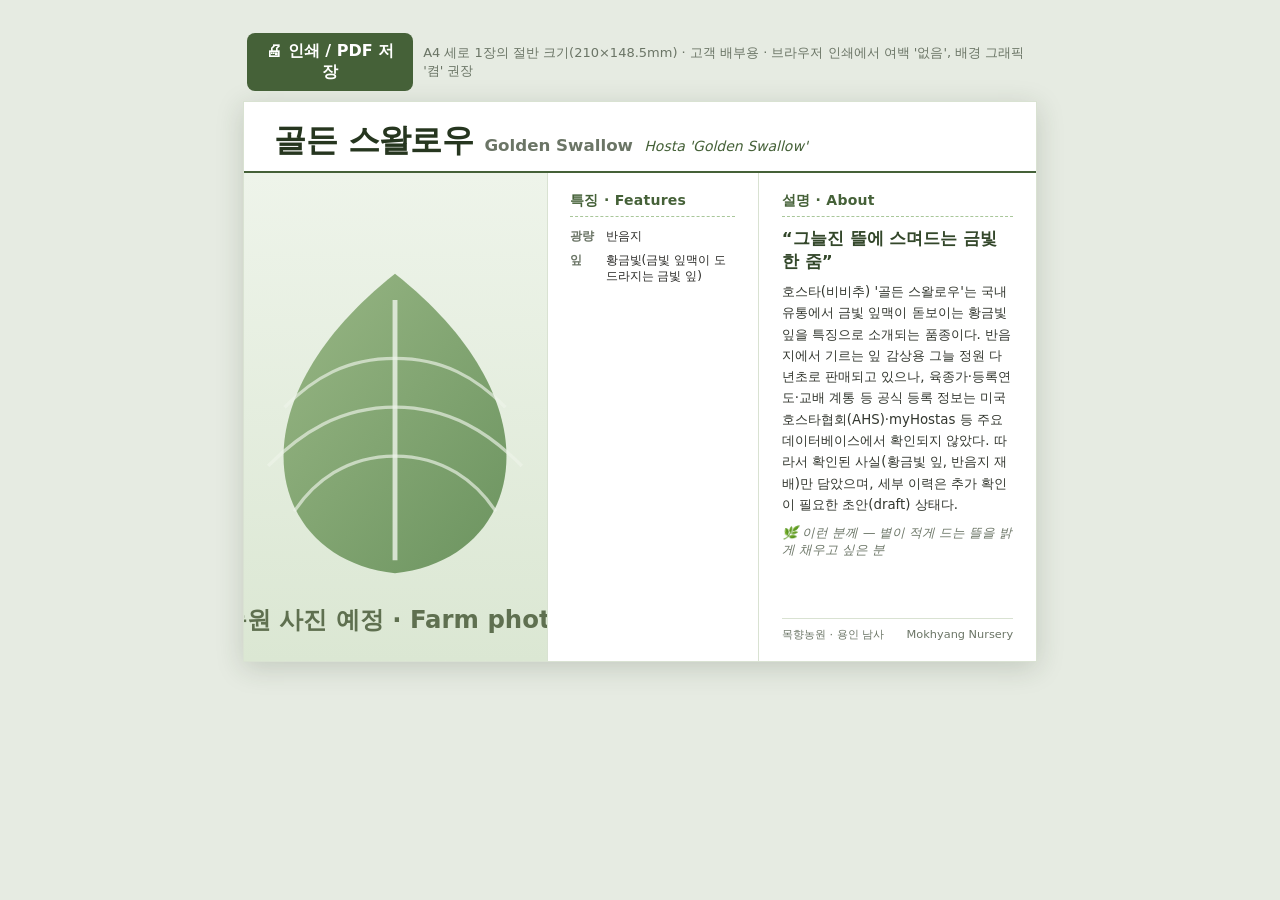
==== print.html @ c33eadab "Add customer-handout print mode (print.html) and top-right 출력모드 button New print.html renders a sing" ====
<!doctype html>
<html lang="ko">
<head>
  <meta charset="utf-8">
  <meta name="viewport" content="width=device-width, initial-scale=1">
  <title>출력 · 목향농원 호스타</title>
  <link rel="icon" href="assets/placeholder.svg">
  <style>
    /* A4 세로 1장에 절반 카드(210 x 148.5mm) — 고객 배부용 */
    @page { size: A4 portrait; margin: 0; }
    :root{
      --green-900:#26361f;--green-800:#33472a;--green-700:#456138;--green-600:#5f8a52;
      --green-300:#a9c79a;--green-100:#e9f1e3;--gold:#c69a2e;--gold-soft:#f3e6bf;
      --ink:#2b2b28;--muted:#6b7566;--line:#d9e2d2;
    }
    *{box-sizing:border-box;}
    html,body{margin:0;}
    body{
      font-family:system-ui,-apple-system,"Segoe UI","Malgun Gothic","Apple SD Gothic Neo",sans-serif;
      color:var(--ink); background:#e6ebe2;
    }
    .toolbar{ max-width:210mm; margin:0 auto; padding:10px 4px; display:flex; gap:10px; align-items:center; }
    .toolbar button{ border:0; background:var(--green-700); color:#fff; padding:8px 16px; border-radius:8px; font:inherit; font-weight:700; cursor:pointer; }
    .toolbar .hint{ color:var(--muted); font-size:13px; }

    /* 카드 = A4 세로의 절반 */
    .sheet{
      width:210mm; height:148.5mm; margin:0 auto; background:#fff; overflow:hidden;
      display:grid; grid-template-rows:auto 1fr;
      border:1px solid var(--line);
    }
    /* 상단 타이틀 밴드 */
    .head{ padding:6mm 8mm 4mm; border-bottom:2px solid var(--green-700); display:flex; align-items:baseline; gap:3mm; flex-wrap:wrap; }
    .head .ko{ font-size:24pt; font-weight:800; letter-spacing:-.02em; color:var(--green-900); line-height:1; }
    .head .en{ font-size:12.5pt; color:var(--muted); font-weight:700; }
    .head .sci{ font-size:10.5pt; font-style:italic; color:var(--green-700); }
    .head .badges{ margin-left:auto; display:flex; gap:4px; align-items:center; }
    .badge{ font-size:8.5pt; font-weight:800; padding:2px 8px; border-radius:999px; background:var(--green-100); color:var(--green-800); white-space:nowrap; }
    .badge.gold{ background:var(--gold-soft); color:#836417; }

    /* 3단: 사진 · 특징 · 긴 설명 */
    .body{ display:grid; grid-template-columns:80mm 56mm 1fr; min-height:0; }
    .col{ min-width:0; overflow:hidden; }
    .photo{ position:relative; background:var(--green-100); }
    .photo img{ width:100%; height:100%; object-fit:cover; display:block; }
    .photo .cap{ position:absolute; left:0; right:0; bottom:0; font-size:8pt; color:#fff;
      background:linear-gradient(transparent,rgba(0,0,0,.5)); padding:8mm 3mm 2mm; }

    .features{ padding:5mm 6mm; border-left:1px solid var(--line); }
    .features h3, .desc h3{ margin:0 0 3mm; font-size:10.5pt; color:var(--green-700); letter-spacing:.02em; border-bottom:1px dashed var(--green-300); padding-bottom:1.5mm; }
    .features dl{ margin:0; display:grid; grid-template-columns:auto 1fr; gap:2mm 3mm; font-size:9pt; line-height:1.35; }
    .features dt{ color:var(--muted); font-weight:700; white-space:nowrap; }
    .features dd{ margin:0; color:var(--ink); }

    .desc{ padding:5mm 6mm; border-left:1px solid var(--line); display:flex; flex-direction:column; }
    .desc .lead{ font-size:12.5pt; font-weight:800; color:var(--green-800); margin:0 0 2mm; line-height:1.35; }
    .desc .para{ font-size:10pt; line-height:1.6; color:#33372f; margin:0 0 2.5mm; }
    .desc .rec{ font-size:9.5pt; font-style:italic; color:var(--muted); margin:0; }
    .desc .foot{ margin-top:auto; border-top:1px solid var(--line); padding-top:2mm; font-size:8.5pt; color:var(--muted); display:flex; justify-content:space-between; }

    .empty{ padding:20mm; text-align:center; color:var(--muted); }

    @media screen{ body{ padding:6mm 0 14mm; } .sheet{ box-shadow:0 6px 26px rgba(38,54,31,.18); } }
    @media print{
      body{ background:#fff; padding:0; }
      .toolbar{ display:none; }
      .sheet{ box-shadow:none; border:none; }
    }
  </style>
</head>
<body>
  <div class="toolbar">
    <button onclick="window.print()">🖨 인쇄 / PDF 저장</button>
    <span class="hint">A4 세로 1장의 절반 크기(210×148.5mm) · 고객 배부용 · 브라우저 인쇄에서 여백 '없음', 배경 그래픽 '켬' 권장</span>
  </div>
  <main class="sheet" id="sheet"><div class="empty">불러오는 중…</div></main>

  <script src="data/hostas.data.js"></script>
  <script>
  (function(){
    "use strict";
    var SIZE={mini:"미니",small:"소형",medium:"중형",large:"대형",giant:"초대형"};
    var RATE={slow:"느림",medium:"보통",fast:"빠름"};
    var RESIST={low:"낮음",medium:"보통",high:"높음"};
    var BLOOM={"early":"초여름","early-mid":"초·중간","mid":"한여름","mid-late":"중·늦여름","late":"늦여름"};

    function el(t,a,txt){var n=document.createElement(t);if(a)for(var k in a){if(a[k]!=null)n.setAttribute(k,a[k]);}if(txt!=null)n.textContent=txt;return n;}
    function range(arr,u){if(!arr||arr.length!==2||arr[0]==null)return null;return arr[0]===arr[1]?arr[0]+u:arr[0]+"–"+arr[1]+u;}
    function row(dl,label,val){ if(val==null||val==="")return; dl.appendChild(el("dt",null,label)); dl.appendChild(el("dd",null,val)); }

    function loadData(){
      if(window.HOSTA_DATA) return Promise.resolve(window.HOSTA_DATA);
      return fetch("data/hostas.json").then(function(r){return r.json();});
    }

    function render(h){
      var sheet=document.getElementById("sheet");
      sheet.innerHTML="";
      document.title="출력 · "+h.name_ko+" "+h.name_en;

      // 타이틀 밴드
      var head=el("div",{class:"head"});
      head.appendChild(el("span",{class:"ko"},h.name_ko));
      head.appendChild(el("span",{class:"en"},h.name_en));
      if(h.cultivar) head.appendChild(el("span",{class:"sci"},h.cultivar));
      var badges=el("div",{class:"badges"});
      if(h.size&&h.size.class) badges.appendChild(el("span",{class:"badge"},SIZE[h.size.class]));
      (h.awards||[]).forEach(function(a){
        if(/hosta of the year|올해의\s*호스타/i.test(a)){var y=(a.match(/(19|20)\d\d/)||[])[0]||"";badges.appendChild(el("span",{class:"badge gold"},"🏆 올해의 호스타 "+y));}
        else if(/garden merit|\bagm\b/i.test(a)){badges.appendChild(el("span",{class:"badge gold"},"🏆 RHS AGM"));}
      });
      if(h.flower&&h.flower.fragrant) badges.appendChild(el("span",{class:"badge"},"향기"));
      head.appendChild(badges);
      sheet.appendChild(head);

      var body=el("div",{class:"body"});

      // 1) 사진
      var photo=el("div",{class:"col photo"});
      var src=(h.images&&h.images.farm_photo&&h.images.farm_photo.src) || (h.images&&h.images.reference_image&&h.images.reference_image.url) || (h.images&&h.images.farm_photo&&h.images.farm_photo.placeholder) || "assets/placeholder.svg";
      var img=el("img",{src:src,alt:h.name_ko});
      var ph=(h.images&&h.images.farm_photo&&h.images.farm_photo.placeholder)||"assets/placeholder.svg";
      photo.appendChild(img);
      var ref=h.images&&h.images.reference_image;
      var cap=null;
      if(src && ref && ref.url && src===ref.url && ref.credit){ cap=el("div",{class:"cap"}, ref.credit+(ref.license?" · "+ref.license:"")); photo.appendChild(cap); }
      img.onerror=function(){ if(img.src.indexOf("placeholder")<0){img.src=ph;} if(cap)cap.style.display="none"; };
      body.appendChild(photo);

      // 2) 특징
      var feat=el("div",{class:"col features"});
      feat.appendChild(el("h3",null,"특징 · Features"));
      var dl=el("dl");
      var sz=null;
      if(h.size){var hh=range(h.size.height_cm,"cm"),sp=range(h.size.spread_cm,"cm"); if(hh||sp) sz=(hh?"높이 "+hh:"")+(hh&&sp?" × ":"")+(sp?"폭 "+sp:"");}
      row(dl,"크기", sz);
      var lt=h.culture&&h.culture.light_ko; if(lt) lt=lt.split(/[.\n]/)[0].trim();  // 첫 구절만(카드 공간 절약)
      row(dl,"광량", lt);
      row(dl,"잎", h.leaf&&h.leaf.color_ko);
      if(h.flower){var b=h.flower.bloom_season;var fk=[h.flower.color_ko,b?BLOOM[b]+" 개화":null].filter(Boolean).join(" · ");row(dl,"꽃",fk||null);}
      if(h.flower&&h.flower.fragrant) row(dl,"향기","있음 (향기꽃)");
      row(dl,"내한성", h.culture&&h.culture.hardiness);
      row(dl,"성장", h.culture&&h.culture.growth_rate?RATE[h.culture.growth_rate]:null);
      row(dl,"민달팽이 저항", h.culture&&h.culture.slug_resistance?RESIST[h.culture.slug_resistance]:null);
      feat.appendChild(dl);
      body.appendChild(feat);

      // 3) 긴 설명
      var desc=el("div",{class:"col desc"});
      desc.appendChild(el("h3",null,"설명 · About"));
      var rc=h.retail_copy&&h.retail_copy.warm;
      if(rc&&rc.headline_ko) desc.appendChild(el("p",{class:"lead"},"“"+rc.headline_ko+"”"));
      if(h.description_ko) desc.appendChild(el("p",{class:"para"},h.description_ko));
      else if(rc&&rc.body_ko) desc.appendChild(el("p",{class:"para"},rc.body_ko));
      if(rc&&rc.recommend_for_ko) desc.appendChild(el("p",{class:"rec"},"🌿 이런 분께 — "+rc.recommend_for_ko));
      var foot=el("div",{class:"foot"});
      foot.appendChild(el("span",null,"목향농원 · 용인 남사"));
      foot.appendChild(el("span",null,"Mokhyang Nursery"));
      desc.appendChild(foot);
      body.appendChild(desc);

      sheet.appendChild(body);
    }

    loadData().then(function(data){
      var arr=Array.isArray(data)?data:(data.hostas||[]);
      var id=(location.hash||"").replace("#","")||(arr[0]&&arr[0].id);
      var h=null; for(var i=0;i<arr.length;i++) if(arr[i].id===id){h=arr[i];break;}
      if(!h) h=arr[0];
      if(h) render(h); else document.getElementById("sheet").innerHTML='<div class="empty">데이터를 찾을 수 없습니다.</div>';
      window.addEventListener("hashchange",function(){ var nid=(location.hash||"").replace("#","");for(var j=0;j<arr.length;j++)if(arr[j].id===nid){render(arr[j]);break;} });
    }).catch(function(e){ document.getElementById("sheet").innerHTML='<div class="empty">데이터 로드 실패. 로컬 서버로 열거나 data/hostas.data.js 확인.</div>'; });
  })();
  </script>
</body>
</html>
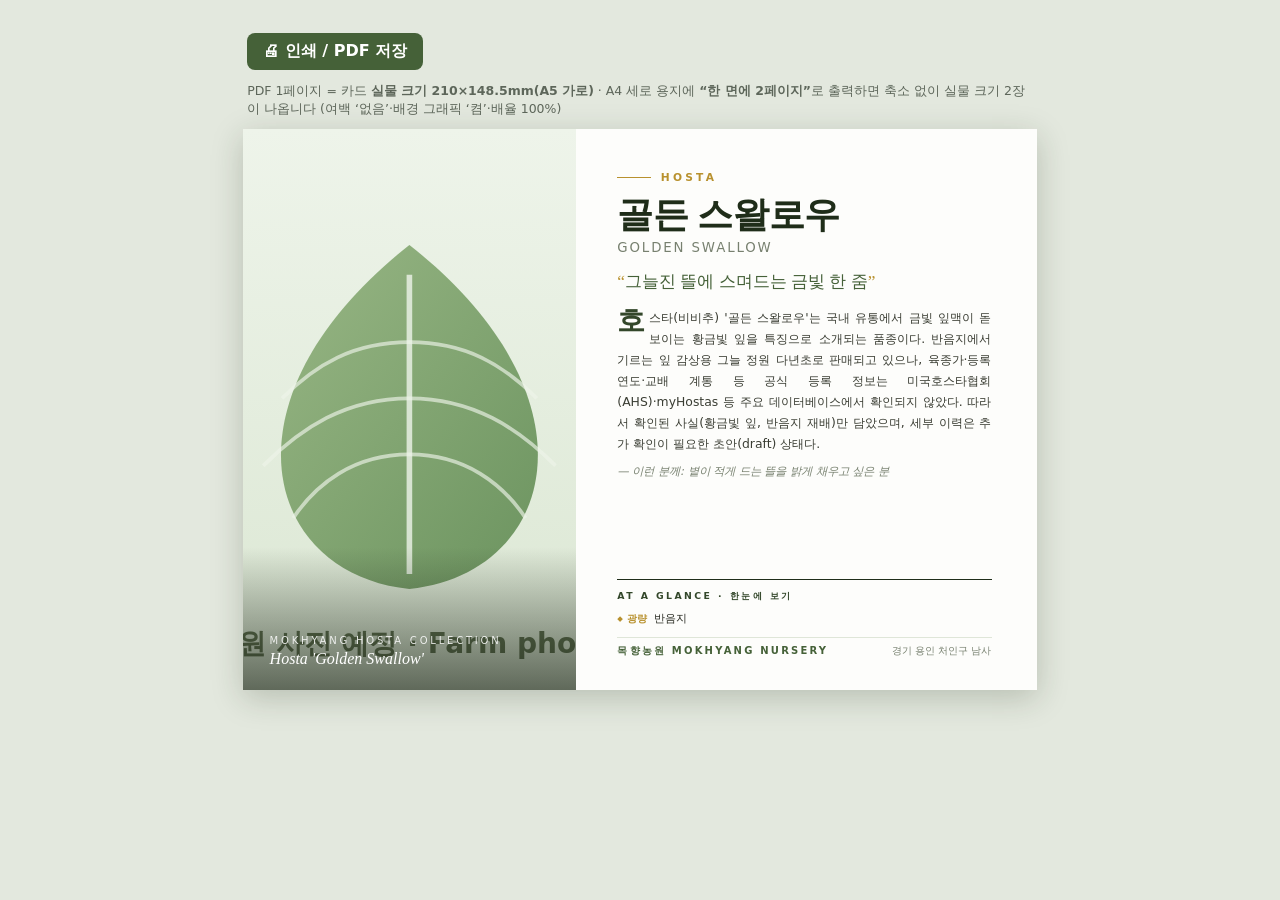
==== commit 8c8f0ebc: "Rework print card into a magazine-style layout (left hero + editorial) Redesign print.html as an A5-" ====
--- a/print.html
+++ b/print.html
@@ -6,72 +6,88 @@
   <title>출력 · 목향농원 호스타</title>
   <link rel="icon" href="assets/placeholder.svg">
   <style>
-    /* A4 세로 1장에 절반 카드(210 x 148.5mm) — 고객 배부용 */
-    @page { size: A4 portrait; margin: 0; }
+    /* ============================================================
+       고객 배부용 카드 — 잡지/브로셔 스타일 (좌측 히어로 사진형)
+       PDF 페이지 = 카드 실물 크기 210 x 148.5mm (A5 가로).
+       A4 세로 용지에 "한 면에 2페이지(2-up)"로 뽑으면 비율이 같아
+       축소 없이 100% 실물 크기 두 장이 나온다.
+       ============================================================ */
+    @page { size: 210mm 148.5mm; margin: 0; }
     :root{
-      --green-900:#26361f;--green-800:#33472a;--green-700:#456138;--green-600:#5f8a52;
-      --green-300:#a9c79a;--green-100:#e9f1e3;--gold:#c69a2e;--gold-soft:#f3e6bf;
-      --ink:#2b2b28;--muted:#6b7566;--line:#d9e2d2;
+      --green-900:#1f2d19;--green-800:#33472a;--green-700:#456138;--green-600:#5f8a52;
+      --green-300:#a9c79a;--green-100:#eaf1e4;--gold:#b8912e;--gold-soft:#f3e6bf;
+      --ink:#26281f;--muted:#77806f;--line:#dfe6d8;--paper:#fdfdfb;
+      --serif:'Noto Serif KR','Nanum Myeongjo','AppleMyungjo',Batang,'Times New Roman',serif;
+      --sans:system-ui,-apple-system,'Segoe UI','Malgun Gothic','Apple SD Gothic Neo',sans-serif;
     }
     *{box-sizing:border-box;}
     html,body{margin:0;}
-    body{
-      font-family:system-ui,-apple-system,"Segoe UI","Malgun Gothic","Apple SD Gothic Neo",sans-serif;
-      color:var(--ink); background:#e6ebe2;
+    body{ font-family:var(--sans); color:var(--ink); background:#e3e8de; }
+
+    .toolbar{ max-width:210mm; margin:0 auto; padding:10px 4px; display:flex; gap:12px; align-items:center; flex-wrap:wrap; }
+    .toolbar button{ border:0; background:var(--green-700); color:#fff; padding:8px 16px; border-radius:8px; font:inherit; font-weight:700; cursor:pointer; }
+    .toolbar .hint{ color:#5d665a; font-size:12.5px; line-height:1.5; }
+
+    /* ---- 카드(=PDF 1페이지, 실물 210x148.5mm) ---- */
+    .sheet{
+      width:210mm; height:148.5mm; margin:0 auto; background:var(--paper); overflow:hidden;
+      display:grid; grid-template-columns:88mm 1fr; position:relative;
     }
-    .toolbar{ max-width:210mm; margin:0 auto; padding:10px 4px; display:flex; gap:10px; align-items:center; }
-    .toolbar button{ border:0; background:var(--green-700); color:#fff; padding:8px 16px; border-radius:8px; font:inherit; font-weight:700; cursor:pointer; }
-    .toolbar .hint{ color:var(--muted); font-size:13px; }
 
-    /* 카드 = A4 세로의 절반 */
-    .sheet{
-      width:210mm; height:148.5mm; margin:0 auto; background:#fff; overflow:hidden;
-      display:grid; grid-template-rows:auto 1fr;
-      border:1px solid var(--line);
-    }
-    /* 상단 타이틀 밴드 */
-    .head{ padding:6mm 8mm 4mm; border-bottom:2px solid var(--green-700); display:flex; align-items:baseline; gap:3mm; flex-wrap:wrap; }
-    .head .ko{ font-size:24pt; font-weight:800; letter-spacing:-.02em; color:var(--green-900); line-height:1; }
-    .head .en{ font-size:12.5pt; color:var(--muted); font-weight:700; }
-    .head .sci{ font-size:10.5pt; font-style:italic; color:var(--green-700); }
-    .head .badges{ margin-left:auto; display:flex; gap:4px; align-items:center; }
-    .badge{ font-size:8.5pt; font-weight:800; padding:2px 8px; border-radius:999px; background:var(--green-100); color:var(--green-800); white-space:nowrap; }
-    .badge.gold{ background:var(--gold-soft); color:#836417; }
+    /* 좌: full-bleed 히어로 사진 */
+    .hero{ position:relative; overflow:hidden; background:var(--green-100); }
+    .hero img{ width:100%; height:100%; object-fit:cover; display:block; }
+    .hero .shade{ position:absolute; inset:auto 0 0 0; height:38mm;
+      background:linear-gradient(transparent,rgba(20,28,16,.62)); }
+    .hero .kicker-img{ position:absolute; left:7mm; right:6mm; bottom:6mm; color:#fff; }
+    .hero .kicker-img .genus{ font-size:7.5pt; letter-spacing:.28em; text-transform:uppercase; opacity:.85; margin-bottom:1mm; }
+    .hero .kicker-img .sci{ font-family:var(--serif); font-style:italic; font-size:12pt; }
+    .hero .credit{ position:absolute; right:2.5mm; top:2.5mm; font-size:6.2pt; color:#fff; background:rgba(20,28,16,.42);
+      padding:.6mm 1.6mm; border-radius:2px; max-width:70%; text-align:right; }
 
-    /* 3단: 사진 · 특징 · 긴 설명 */
-    .body{ display:grid; grid-template-columns:80mm 56mm 1fr; min-height:0; }
-    .col{ min-width:0; overflow:hidden; }
-    .photo{ position:relative; background:var(--green-100); }
-    .photo img{ width:100%; height:100%; object-fit:cover; display:block; }
-    .photo .cap{ position:absolute; left:0; right:0; bottom:0; font-size:8pt; color:#fff;
-      background:linear-gradient(transparent,rgba(0,0,0,.5)); padding:8mm 3mm 2mm; }
+    /* 우: 편집 텍스트 컬럼 */
+    .editorial{ padding:11mm 12mm 8.5mm 11mm; display:flex; flex-direction:column; min-width:0; }
+    .kicker{ font-size:8pt; font-weight:800; letter-spacing:.3em; color:var(--gold); text-transform:uppercase; margin:0 0 3.5mm; }
+    .kicker .rule{ display:inline-block; width:9mm; height:1.4px; background:var(--gold); vertical-align:middle; margin-right:2.5mm; }
+    h1.title{ font-family:var(--serif); font-weight:800; font-size:27pt; line-height:1.05; letter-spacing:-.01em;
+      color:var(--green-900); margin:0 0 1.5mm; }
+    .title-en{ font-size:10pt; color:var(--muted); letter-spacing:.14em; text-transform:uppercase; margin:0 0 3.5mm; }
 
-    .features{ padding:5mm 6mm; border-left:1px solid var(--line); }
-    .features h3, .desc h3{ margin:0 0 3mm; font-size:10.5pt; color:var(--green-700); letter-spacing:.02em; border-bottom:1px dashed var(--green-300); padding-bottom:1.5mm; }
-    .features dl{ margin:0; display:grid; grid-template-columns:auto 1fr; gap:2mm 3mm; font-size:9pt; line-height:1.35; }
-    .features dt{ color:var(--muted); font-weight:700; white-space:nowrap; }
-    .features dd{ margin:0; color:var(--ink); }
+    .awards{ display:flex; flex-wrap:wrap; gap:1.6mm 2.4mm; margin:0 0 3.5mm; }
+    .awards span{ font-size:7.6pt; font-weight:700; color:#83641a; background:var(--gold-soft);
+      padding:.9mm 2.6mm; border-radius:999px; white-space:nowrap; }
 
-    .desc{ padding:5mm 6mm; border-left:1px solid var(--line); display:flex; flex-direction:column; }
-    .desc .lead{ font-size:12.5pt; font-weight:800; color:var(--green-800); margin:0 0 2mm; line-height:1.35; }
-    .desc .para{ font-size:10pt; line-height:1.6; color:#33372f; margin:0 0 2.5mm; }
-    .desc .rec{ font-size:9.5pt; font-style:italic; color:var(--muted); margin:0; }
-    .desc .foot{ margin-top:auto; border-top:1px solid var(--line); padding-top:2mm; font-size:8.5pt; color:var(--muted); display:flex; justify-content:space-between; }
+    .lead{ font-family:var(--serif); font-size:13pt; line-height:1.45; color:var(--green-700); margin:0 0 3.5mm; }
+    .lead::before{ content:"“"; color:var(--gold); } .lead::after{ content:"”"; color:var(--gold); }
 
-    .empty{ padding:20mm; text-align:center; color:var(--muted); }
+    .para{ font-size:9.3pt; line-height:1.7; color:#3a3d33; margin:0; text-align:justify; }
+    .para::first-letter{ font-family:var(--serif); font-size:21pt; font-weight:800; color:var(--green-800);
+      float:left; line-height:.9; padding:1px 4px 0 0; }
+    .rec{ font-size:8.6pt; font-style:italic; color:var(--muted); margin:2.6mm 0 0; }
 
-    @media screen{ body{ padding:6mm 0 14mm; } .sheet{ box-shadow:0 6px 26px rgba(38,54,31,.18); } }
-    @media print{
-      body{ background:#fff; padding:0; }
-      .toolbar{ display:none; }
-      .sheet{ box-shadow:none; border:none; }
-    }
+    /* 데이터 스트립 (at a glance) */
+    .glance{ margin-top:auto; border-top:1.6px solid var(--green-900); padding-top:2.8mm; }
+    .glance .gl-title{ font-size:7pt; font-weight:800; letter-spacing:.26em; color:var(--green-800); text-transform:uppercase; margin:0 0 2mm; }
+    .glance .grid{ display:flex; flex-wrap:wrap; gap:1.8mm 5mm; font-size:8.4pt; line-height:1.35; }
+    .glance .item{ display:flex; gap:1.8mm; align-items:baseline; }
+    .glance .k{ color:var(--gold); font-weight:800; white-space:nowrap; font-size:7.6pt; letter-spacing:.05em; }
+    .glance .k::before{ content:"◆ "; font-size:5.5pt; vertical-align:1px; }
+    .glance .v{ color:var(--ink); }
+
+    .foot{ display:flex; justify-content:space-between; align-items:baseline; margin-top:2.8mm; padding-top:1.8mm; border-top:1px solid var(--line); }
+    .foot .brand{ font-size:7.5pt; letter-spacing:.22em; color:var(--green-700); font-weight:800; text-transform:uppercase; }
+    .foot .place{ font-size:7.5pt; color:var(--muted); }
+
+    .empty{ padding:20mm; text-align:center; color:var(--muted); grid-column:1/-1; align-self:center; }
+
+    @media screen{ body{ padding:6mm 0 14mm; } .sheet{ box-shadow:0 8px 30px rgba(31,45,25,.22); } }
+    @media print{ body{ background:#fff; padding:0; } .toolbar{ display:none; } .sheet{ box-shadow:none; } }
   </style>
 </head>
 <body>
   <div class="toolbar">
     <button onclick="window.print()">🖨 인쇄 / PDF 저장</button>
-    <span class="hint">A4 세로 1장의 절반 크기(210×148.5mm) · 고객 배부용 · 브라우저 인쇄에서 여백 '없음', 배경 그래픽 '켬' 권장</span>
+    <span class="hint">PDF 1페이지 = 카드 <b>실물 크기 210×148.5mm(A5 가로)</b> · A4 세로 용지에 <b>“한 면에 2페이지”</b>로 출력하면 축소 없이 실물 크기 2장이 나옵니다 (여백 ‘없음’·배경 그래픽 ‘켬’·배율 100%)</span>
   </div>
   <main class="sheet" id="sheet"><div class="empty">불러오는 중…</div></main>
 
@@ -80,13 +96,12 @@
   (function(){
     "use strict";
     var SIZE={mini:"미니",small:"소형",medium:"중형",large:"대형",giant:"초대형"};
-    var RATE={slow:"느림",medium:"보통",fast:"빠름"};
-    var RESIST={low:"낮음",medium:"보통",high:"높음"};
+    var RATE={slow:"느긋함",medium:"보통",fast:"빠름"};
+    var RESIST={low:"낮음",medium:"보통",high:"강함"};
     var BLOOM={"early":"초여름","early-mid":"초·중간","mid":"한여름","mid-late":"중·늦여름","late":"늦여름"};
 
     function el(t,a,txt){var n=document.createElement(t);if(a)for(var k in a){if(a[k]!=null)n.setAttribute(k,a[k]);}if(txt!=null)n.textContent=txt;return n;}
     function range(arr,u){if(!arr||arr.length!==2||arr[0]==null)return null;return arr[0]===arr[1]?arr[0]+u:arr[0]+"–"+arr[1]+u;}
-    function row(dl,label,val){ if(val==null||val==="")return; dl.appendChild(el("dt",null,label)); dl.appendChild(el("dd",null,val)); }
 
     function loadData(){
       if(window.HOSTA_DATA) return Promise.resolve(window.HOSTA_DATA);
@@ -98,78 +113,84 @@
       sheet.innerHTML="";
       document.title="출력 · "+h.name_ko+" "+h.name_en;
 
-      // 타이틀 밴드
-      var head=el("div",{class:"head"});
-      head.appendChild(el("span",{class:"ko"},h.name_ko));
-      head.appendChild(el("span",{class:"en"},h.name_en));
-      if(h.cultivar) head.appendChild(el("span",{class:"sci"},h.cultivar));
-      var badges=el("div",{class:"badges"});
-      if(h.size&&h.size.class) badges.appendChild(el("span",{class:"badge"},SIZE[h.size.class]));
+      /* ---- 좌: 히어로 사진 ---- */
+      var hero=el("div",{class:"hero"});
+      var src=(h.images&&h.images.farm_photo&&h.images.farm_photo.src) || (h.images&&h.images.reference_image&&h.images.reference_image.url) || (h.images&&h.images.farm_photo&&h.images.farm_photo.placeholder) || "assets/placeholder.svg";
+      var ph=(h.images&&h.images.farm_photo&&h.images.farm_photo.placeholder)||"assets/placeholder.svg";
+      var img=el("img",{src:src,alt:h.name_ko});
+      hero.appendChild(img);
+      hero.appendChild(el("div",{class:"shade"}));
+      var ki=el("div",{class:"kicker-img"});
+      ki.appendChild(el("div",{class:"genus"},"Mokhyang Hosta Collection"));
+      if(h.cultivar) ki.appendChild(el("div",{class:"sci"},h.cultivar));
+      hero.appendChild(ki);
+      var ref=h.images&&h.images.reference_image, cap=null;
+      if(src && ref && ref.url && src===ref.url && ref.credit){ cap=el("div",{class:"credit"},ref.credit+(ref.license?" · "+ref.license:"")); hero.appendChild(cap); }
+      img.onerror=function(){ if(img.src.indexOf("placeholder")<0){img.src=ph;} if(cap)cap.style.display="none"; };
+      sheet.appendChild(hero);
+
+      /* ---- 우: 편집 컬럼 ---- */
+      var ed=el("div",{class:"editorial"});
+
+      var kickerBits=[];
+      if(h.size&&h.size.class) kickerBits.push(SIZE[h.size.class]+" HOSTA");
+      if(h.flower&&h.flower.fragrant) kickerBits.push("FRAGRANT");
+      var kick=el("p",{class:"kicker"});
+      kick.appendChild(el("span",{class:"rule"}));
+      kick.appendChild(document.createTextNode(kickerBits.join(" · ")||"HOSTA"));
+      ed.appendChild(kick);
+
+      ed.appendChild(el("h1",{class:"title"},h.name_ko));
+      ed.appendChild(el("p",{class:"title-en"},h.name_en));
+
+      var aw=el("div",{class:"awards"}); var hasAw=false;
       (h.awards||[]).forEach(function(a){
-        if(/hosta of the year|올해의\s*호스타/i.test(a)){var y=(a.match(/(19|20)\d\d/)||[])[0]||"";badges.appendChild(el("span",{class:"badge gold"},"🏆 올해의 호스타 "+y));}
-        else if(/garden merit|\bagm\b/i.test(a)){badges.appendChild(el("span",{class:"badge gold"},"🏆 RHS AGM"));}
+        if(/hosta of the year|올해의\s*호스타/i.test(a)){var y=(a.match(/(19|20)\d\d/)||[])[0]||"";aw.appendChild(el("span",null,"🏆 올해의 호스타 "+y));hasAw=true;}
+        else if(/garden merit|\bagm\b/i.test(a)){aw.appendChild(el("span",null,"🏆 RHS 정원공로상"));hasAw=true;}
       });
-      if(h.flower&&h.flower.fragrant) badges.appendChild(el("span",{class:"badge"},"향기"));
-      head.appendChild(badges);
-      sheet.appendChild(head);
+      if(hasAw) ed.appendChild(aw);
 
-      var body=el("div",{class:"body"});
+      var rc=h.retail_copy&&h.retail_copy.warm;
+      if(rc&&rc.headline_ko) ed.appendChild(el("p",{class:"lead"},rc.headline_ko));
+      if(h.description_ko) ed.appendChild(el("p",{class:"para"},h.description_ko));
+      else if(rc&&rc.body_ko) ed.appendChild(el("p",{class:"para"},rc.body_ko));
+      if(rc&&rc.recommend_for_ko) ed.appendChild(el("p",{class:"rec"},"— 이런 분께: "+rc.recommend_for_ko));
 
-      // 1) 사진
-      var photo=el("div",{class:"col photo"});
-      var src=(h.images&&h.images.farm_photo&&h.images.farm_photo.src) || (h.images&&h.images.reference_image&&h.images.reference_image.url) || (h.images&&h.images.farm_photo&&h.images.farm_photo.placeholder) || "assets/placeholder.svg";
-      var img=el("img",{src:src,alt:h.name_ko});
-      var ph=(h.images&&h.images.farm_photo&&h.images.farm_photo.placeholder)||"assets/placeholder.svg";
-      photo.appendChild(img);
-      var ref=h.images&&h.images.reference_image;
-      var cap=null;
-      if(src && ref && ref.url && src===ref.url && ref.credit){ cap=el("div",{class:"cap"}, ref.credit+(ref.license?" · "+ref.license:"")); photo.appendChild(cap); }
-      img.onerror=function(){ if(img.src.indexOf("placeholder")<0){img.src=ph;} if(cap)cap.style.display="none"; };
-      body.appendChild(photo);
+      /* at a glance 데이터 스트립 */
+      var gl=el("div",{class:"glance"});
+      gl.appendChild(el("p",{class:"gl-title"},"At a Glance · 한눈에 보기"));
+      var grid=el("div",{class:"grid"});
+      function item(label,val){ if(val==null||val==="")return;
+        var w=el("div",{class:"item"}); w.appendChild(el("span",{class:"k"},label)); w.appendChild(el("span",{class:"v"},val)); grid.appendChild(w); }
+      var sz=null;
+      if(h.size){var hh=range(h.size.height_cm,"cm"),sp=range(h.size.spread_cm,"cm"); if(hh||sp) sz=(hh?"높이 "+hh:"")+(hh&&sp?" · ":"")+(sp?"폭 "+sp:"");}
+      item("크기",sz);
+      var lt=h.culture&&h.culture.light_ko; if(lt) lt=lt.split(/[.\n]/)[0].trim();
+      item("광량",lt);
+      if(h.flower){var b=h.flower.bloom_season; var fk=[h.flower.color_ko,b?BLOOM[b]+" 개화":null].filter(Boolean).join(" · "); item("꽃",fk||null);}
+      if(h.flower&&h.flower.fragrant) item("향기","있음");
+      item("내한성", h.culture&&h.culture.hardiness);
+      item("성장", h.culture&&h.culture.growth_rate?RATE[h.culture.growth_rate]:null);
+      item("민달팽이", h.culture&&h.culture.slug_resistance?RESIST[h.culture.slug_resistance]:null);
+      gl.appendChild(grid);
+      ed.appendChild(gl);
 
-      // 2) 특징
-      var feat=el("div",{class:"col features"});
-      feat.appendChild(el("h3",null,"특징 · Features"));
-      var dl=el("dl");
-      var sz=null;
-      if(h.size){var hh=range(h.size.height_cm,"cm"),sp=range(h.size.spread_cm,"cm"); if(hh||sp) sz=(hh?"높이 "+hh:"")+(hh&&sp?" × ":"")+(sp?"폭 "+sp:"");}
-      row(dl,"크기", sz);
-      var lt=h.culture&&h.culture.light_ko; if(lt) lt=lt.split(/[.\n]/)[0].trim();  // 첫 구절만(카드 공간 절약)
-      row(dl,"광량", lt);
-      row(dl,"잎", h.leaf&&h.leaf.color_ko);
-      if(h.flower){var b=h.flower.bloom_season;var fk=[h.flower.color_ko,b?BLOOM[b]+" 개화":null].filter(Boolean).join(" · ");row(dl,"꽃",fk||null);}
-      if(h.flower&&h.flower.fragrant) row(dl,"향기","있음 (향기꽃)");
-      row(dl,"내한성", h.culture&&h.culture.hardiness);
-      row(dl,"성장", h.culture&&h.culture.growth_rate?RATE[h.culture.growth_rate]:null);
-      row(dl,"민달팽이 저항", h.culture&&h.culture.slug_resistance?RESIST[h.culture.slug_resistance]:null);
-      feat.appendChild(dl);
-      body.appendChild(feat);
+      var foot=el("div",{class:"foot"});
+      foot.appendChild(el("span",{class:"brand"},"목향농원 Mokhyang Nursery"));
+      foot.appendChild(el("span",{class:"place"},"경기 용인 처인구 남사"));
+      ed.appendChild(foot);
 
-      // 3) 긴 설명
-      var desc=el("div",{class:"col desc"});
-      desc.appendChild(el("h3",null,"설명 · About"));
-      var rc=h.retail_copy&&h.retail_copy.warm;
-      if(rc&&rc.headline_ko) desc.appendChild(el("p",{class:"lead"},"“"+rc.headline_ko+"”"));
-      if(h.description_ko) desc.appendChild(el("p",{class:"para"},h.description_ko));
-      else if(rc&&rc.body_ko) desc.appendChild(el("p",{class:"para"},rc.body_ko));
-      if(rc&&rc.recommend_for_ko) desc.appendChild(el("p",{class:"rec"},"🌿 이런 분께 — "+rc.recommend_for_ko));
-      var foot=el("div",{class:"foot"});
-      foot.appendChild(el("span",null,"목향농원 · 용인 남사"));
-      foot.appendChild(el("span",null,"Mokhyang Nursery"));
-      desc.appendChild(foot);
-      body.appendChild(desc);
-
-      sheet.appendChild(body);
+      sheet.appendChild(ed);
     }
 
     loadData().then(function(data){
       var arr=Array.isArray(data)?data:(data.hostas||[]);
-      var id=(location.hash||"").replace("#","")||(arr[0]&&arr[0].id);
-      var h=null; for(var i=0;i<arr.length;i++) if(arr[i].id===id){h=arr[i];break;}
-      if(!h) h=arr[0];
-      if(h) render(h); else document.getElementById("sheet").innerHTML='<div class="empty">데이터를 찾을 수 없습니다.</div>';
-      window.addEventListener("hashchange",function(){ var nid=(location.hash||"").replace("#","");for(var j=0;j<arr.length;j++)if(arr[j].id===nid){render(arr[j]);break;} });
-    }).catch(function(e){ document.getElementById("sheet").innerHTML='<div class="empty">데이터 로드 실패. 로컬 서버로 열거나 data/hostas.data.js 확인.</div>'; });
+      function show(id){ var h=null; for(var i=0;i<arr.length;i++) if(arr[i].id===id){h=arr[i];break;} if(!h)h=arr[0]; if(h)render(h); }
+      show((location.hash||"").replace("#","")||(arr[0]&&arr[0].id));
+      window.addEventListener("hashchange",function(){ show((location.hash||"").replace("#","")); });
+    }).catch(function(e){
+      document.getElementById("sheet").innerHTML='<div class="empty">데이터를 불러오지 못했습니다. 로컬 서버로 열거나 data/hostas.data.js를 확인하세요.</div>';
+    });
   })();
   </script>
 </body>
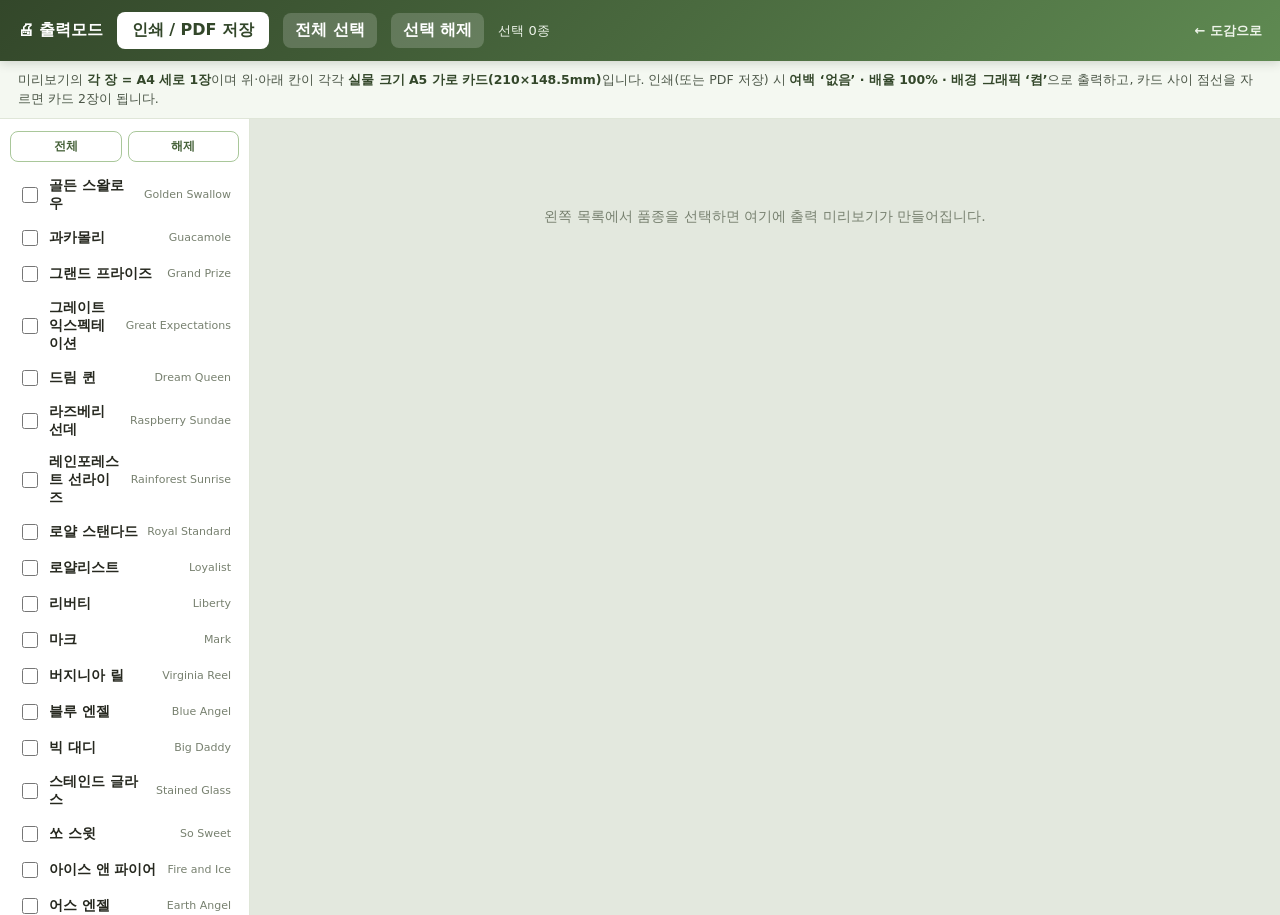
==== commit 19d7ce90: "Rework print mode into a multi-select 2-up A4 builder - Add a cultivar picker (checkbox list, select" ====
--- a/print.html
+++ b/print.html
@@ -3,16 +3,15 @@
 <head>
   <meta charset="utf-8">
   <meta name="viewport" content="width=device-width, initial-scale=1">
-  <title>출력 · 목향농원 호스타</title>
+  <title>출력모드 · 목향농원 호스타</title>
   <link rel="icon" href="assets/placeholder.svg">
   <style>
     /* ============================================================
-       고객 배부용 카드 — 잡지/브로셔 스타일 (좌측 히어로 사진형)
-       PDF 페이지 = 카드 실물 크기 210 x 148.5mm (A5 가로).
-       A4 세로 용지에 "한 면에 2페이지(2-up)"로 뽑으면 비율이 같아
-       축소 없이 100% 실물 크기 두 장이 나온다.
+       고객 배부용 출력모드 — 품종 선택 → A4 세로 1장에 2품종(상·하) 배치
+       각 카드 = 실물 210 x 148.5mm (A5 가로). A5 가로 2장 = A4 세로 1장(297mm).
+       인쇄/ PDF 저장 시 여백 '없음' · 배율 100% 로 뽑으면 실물 크기로 나온다.
        ============================================================ */
-    @page { size: 210mm 148.5mm; margin: 0; }
+    @page { size: 210mm 297mm; margin: 0; }
     :root{
       --green-900:#1f2d19;--green-800:#33472a;--green-700:#456138;--green-600:#5f8a52;
       --green-300:#a9c79a;--green-100:#eaf1e4;--gold:#b8912e;--gold-soft:#f3e6bf;
@@ -24,15 +23,50 @@
     html,body{margin:0;}
     body{ font-family:var(--sans); color:var(--ink); background:#e3e8de; }
 
-    .toolbar{ max-width:210mm; margin:0 auto; padding:10px 4px; display:flex; gap:12px; align-items:center; flex-wrap:wrap; }
-    .toolbar button{ border:0; background:var(--green-700); color:#fff; padding:8px 16px; border-radius:8px; font:inherit; font-weight:700; cursor:pointer; }
-    .toolbar .hint{ color:#5d665a; font-size:12.5px; line-height:1.5; }
-
-    /* ---- 카드(=PDF 1페이지, 실물 210x148.5mm) ---- */
+    /* ---- 상단 툴바 ---- */
+    .topbar{ position:sticky; top:0; z-index:20; background:linear-gradient(135deg,#33472a,#5f8a52); color:#fff;
+      padding:12px 18px; display:flex; gap:14px; align-items:center; flex-wrap:wrap; box-shadow:0 2px 10px rgba(31,45,25,.18); }
+    .topbar .title{ font-size:16px; font-weight:800; letter-spacing:-.01em; }
+    .topbar button{ border:0; border-radius:8px; font:inherit; font-weight:700; cursor:pointer; padding:8px 15px; }
+    .topbar .print{ background:#fff; color:var(--green-800); }
+    .topbar .print:hover{ background:var(--gold-soft); }
+    .topbar .ghost{ background:rgba(255,255,255,.18); color:#fff; padding:7px 12px; font-weight:600; }
+    .topbar .ghost:hover{ background:rgba(255,255,255,.28); }
+    .topbar .count{ font-size:13px; color:#eef4ea; }
+    .topbar .back{ color:#eef4ea; text-decoration:none; font-size:13px; font-weight:600; }
+    .topbar .spacer{ flex:1; }
+    .hintbar{ background:#f4f8f1; color:#4c5748; font-size:12.5px; line-height:1.55; padding:9px 18px; border-bottom:1px solid var(--line); }
+    .hintbar b{ color:var(--green-800); }
+
+    /* ---- 앱 레이아웃: 좌 선택 + 우 미리보기 ---- */
+    .app{ display:flex; gap:0; align-items:flex-start; }
+    .picker{ width:250px; flex:none; position:sticky; top:96px; align-self:flex-start;
+      max-height:calc(100vh - 104px); overflow-y:auto; background:#fff; border-right:1px solid var(--line); padding:12px 10px; }
+    .picker .pk-tools{ display:flex; gap:6px; margin-bottom:8px; }
+    .picker .pk-tools button{ flex:1; border:1px solid var(--green-300); background:#fff; color:var(--green-700);
+      border-radius:8px; padding:6px 8px; font:inherit; font-size:12px; font-weight:700; cursor:pointer; }
+    .picker .pk-tools button:hover{ background:var(--green-100); }
+    .picker label{ display:flex; align-items:center; gap:8px; padding:7px 8px; border-radius:9px; cursor:pointer; }
+    .picker label:hover{ background:var(--green-100); }
+    .picker input{ width:16px; height:16px; accent-color:var(--green-700); flex:none; cursor:pointer; }
+    .picker .nm{ font-weight:700; font-size:13.5px; color:var(--ink); }
+    .picker .en{ font-size:11px; color:var(--muted); margin-left:auto; white-space:nowrap; }
+
+    .preview{ flex:1; min-width:0; padding:16px; display:flex; flex-direction:column; align-items:center; gap:16px; }
+    .noSel{ color:var(--muted); text-align:center; padding:70px 20px; font-size:14px; line-height:1.7; }
+
+    /* ---- A4 세로 페이지 = 카드 2장(상·하) ---- */
+    .page{ width:210mm; height:297mm; background:#fff; position:relative; overflow:hidden;
+      display:flex; flex-direction:column; }
+    .page .cutline{ position:absolute; left:0; right:0; top:148.5mm; border-top:1px dashed #c3ccb8; pointer-events:none; }
+
+    /* ---- 카드(=A5 가로 210x148.5mm) ---- */
     .sheet{
-      width:210mm; height:148.5mm; margin:0 auto; background:var(--paper); overflow:hidden;
+      width:210mm; height:148.5mm; background:var(--paper); overflow:hidden;
       display:grid; grid-template-columns:88mm 1fr; position:relative;
     }
+    .sheet.blank{ display:flex; align-items:center; justify-content:center; background:#fbfcfa; }
+    .sheet.blank .bmsg{ color:#b7c0ac; font-size:11pt; }
 
     /* 좌: full-bleed 히어로 사진 */
     .hero{ position:relative; overflow:hidden; background:var(--green-100); }
@@ -78,18 +112,46 @@
     .foot .brand{ font-size:7.5pt; letter-spacing:.22em; color:var(--green-700); font-weight:800; text-transform:uppercase; }
     .foot .place{ font-size:7.5pt; color:var(--muted); }
 
-    .empty{ padding:20mm; text-align:center; color:var(--muted); grid-column:1/-1; align-self:center; }
-
-    @media screen{ body{ padding:6mm 0 14mm; } .sheet{ box-shadow:0 8px 30px rgba(31,45,25,.22); } }
-    @media print{ body{ background:#fff; padding:0; } .toolbar{ display:none; } .sheet{ box-shadow:none; } }
+    @media screen{
+      .page{ box-shadow:0 10px 34px rgba(31,45,25,.24); }
+      .sheet:first-child{ border-bottom:0; }
+    }
+    @media print{
+      body{ background:#fff; }
+      .topbar,.hintbar,.picker{ display:none !important; }
+      .app{ display:block; }
+      .preview{ padding:0; gap:0; display:block; }
+      .page{ box-shadow:none; break-inside:avoid; }
+      .page:not(:first-child){ break-before:page; }
+      .sheet.blank{ background:#fff; } .sheet.blank .bmsg{ display:none; }
+    }
   </style>
 </head>
 <body>
-  <div class="toolbar">
-    <button onclick="window.print()">🖨 인쇄 / PDF 저장</button>
-    <span class="hint">PDF 1페이지 = 카드 <b>실물 크기 210×148.5mm(A5 가로)</b> · A4 세로 용지에 <b>“한 면에 2페이지”</b>로 출력하면 축소 없이 실물 크기 2장이 나옵니다 (여백 ‘없음’·배경 그래픽 ‘켬’·배율 100%)</span>
+  <div class="topbar">
+    <span class="title">🖨 출력모드</span>
+    <button class="print" onclick="window.print()">인쇄 / PDF 저장</button>
+    <button class="ghost" id="selAll">전체 선택</button>
+    <button class="ghost" id="selClear">선택 해제</button>
+    <span class="count" id="count">선택 0종</span>
+    <span class="spacer"></span>
+    <a class="back" href="index.html">← 도감으로</a>
   </div>
-  <main class="sheet" id="sheet"><div class="empty">불러오는 중…</div></main>
+  <div class="hintbar">
+    미리보기의 <b>각 장 = A4 세로 1장</b>이며 위·아래 칸이 각각 <b>실물 크기 A5 가로 카드(210×148.5mm)</b>입니다.
+    인쇄(또는 PDF 저장) 시 <b>여백 ‘없음’ · 배율 100% · 배경 그래픽 ‘켬’</b>으로 출력하고, 카드 사이 점선을 자르면 카드 2장이 됩니다.
+  </div>
+
+  <div class="app">
+    <aside class="picker">
+      <div class="pk-tools">
+        <button id="pkAll">전체</button>
+        <button id="pkNone">해제</button>
+      </div>
+      <div id="pklist"></div>
+    </aside>
+    <main class="preview" id="preview"><div class="noSel">왼쪽 목록에서 품종을 선택하면 여기에 출력 미리보기가 만들어집니다.</div></main>
+  </div>
 
   <script src="data/hostas.data.js"></script>
   <script>
@@ -99,21 +161,18 @@
     var RATE={slow:"느긋함",medium:"보통",fast:"빠름"};
     var RESIST={low:"낮음",medium:"보통",high:"강함"};
     var BLOOM={"early":"초여름","early-mid":"초·중간","mid":"한여름","mid-late":"중·늦여름","late":"늦여름"};
+    var STORE="hosta-print-sel";
 
     function el(t,a,txt){var n=document.createElement(t);if(a)for(var k in a){if(a[k]!=null)n.setAttribute(k,a[k]);}if(txt!=null)n.textContent=txt;return n;}
     function range(arr,u){if(!arr||arr.length!==2||arr[0]==null)return null;return arr[0]===arr[1]?arr[0]+u:arr[0]+"–"+arr[1]+u;}
-
-    function loadData(){
-      if(window.HOSTA_DATA) return Promise.resolve(window.HOSTA_DATA);
-      return fetch("data/hostas.json").then(function(r){return r.json();});
-    }
-
-    function render(h){
-      var sheet=document.getElementById("sheet");
-      sheet.innerHTML="";
-      document.title="출력 · "+h.name_ko+" "+h.name_en;
-
-      /* ---- 좌: 히어로 사진 ---- */
+    function loadData(){ if(window.HOSTA_DATA) return Promise.resolve(window.HOSTA_DATA); return fetch("data/hostas.json").then(function(r){return r.json();}); }
+    function loadSel(){ try{ return new Set(JSON.parse(localStorage.getItem(STORE)||"[]")); }catch(e){ return new Set(); } }
+    function saveSel(set){ try{ localStorage.setItem(STORE, JSON.stringify(Array.from(set))); }catch(e){} }
+
+    /* ---- 카드 1장(.sheet) 생성 ---- */
+    function buildCard(h){
+      var sheet=el("div",{class:"sheet"});
+
       var hero=el("div",{class:"hero"});
       var src=(h.images&&h.images.farm_photo&&h.images.farm_photo.src) || (h.images&&h.images.reference_image&&h.images.reference_image.url) || (h.images&&h.images.farm_photo&&h.images.farm_photo.placeholder) || "assets/placeholder.svg";
       var ph=(h.images&&h.images.farm_photo&&h.images.farm_photo.placeholder)||"assets/placeholder.svg";
@@ -129,9 +188,7 @@
       img.onerror=function(){ if(img.src.indexOf("placeholder")<0){img.src=ph;} if(cap)cap.style.display="none"; };
       sheet.appendChild(hero);
 
-      /* ---- 우: 편집 컬럼 ---- */
       var ed=el("div",{class:"editorial"});
-
       var kickerBits=[];
       if(h.size&&h.size.class) kickerBits.push(SIZE[h.size.class]+" HOSTA");
       if(h.flower&&h.flower.fragrant) kickerBits.push("FRAGRANT");
@@ -156,7 +213,6 @@
       else if(rc&&rc.body_ko) ed.appendChild(el("p",{class:"para"},rc.body_ko));
       if(rc&&rc.recommend_for_ko) ed.appendChild(el("p",{class:"rec"},"— 이런 분께: "+rc.recommend_for_ko));
 
-      /* at a glance 데이터 스트립 */
       var gl=el("div",{class:"glance"});
       gl.appendChild(el("p",{class:"gl-title"},"At a Glance · 한눈에 보기"));
       var grid=el("div",{class:"grid"});
@@ -169,7 +225,13 @@
       item("광량",lt);
       if(h.flower){var b=h.flower.bloom_season; var fk=[h.flower.color_ko,b?BLOOM[b]+" 개화":null].filter(Boolean).join(" · "); item("꽃",fk||null);}
       if(h.flower&&h.flower.fragrant) item("향기","있음");
-      item("내한성", h.culture&&h.culture.hardiness);
+      var hardy=h.culture&&h.culture.hardiness||null;
+      if(hardy){var hz=hardy.match(/(\d+)\s*-\s*(\d+)/);
+        if(hz){var za=+hz[1],zb=+hz[2];
+          var cold=za<=5?"매우 강함":za===6?"강함":za===7?"보통":"다소 약함";
+          var region=(za<=5&&zb>=9)?"전국 노지월동":za<=6?"중부·남부 노지월동":za===7?"남부지방 노지월동":"남부·제주 위주 월동";
+          hardy="추위에 "+cold+"("+region+")";}}
+      item("내한성", hardy);
       item("성장", h.culture&&h.culture.growth_rate?RATE[h.culture.growth_rate]:null);
       item("민달팽이", h.culture&&h.culture.slug_resistance?RESIST[h.culture.slug_resistance]:null);
       gl.appendChild(grid);
@@ -181,15 +243,70 @@
       ed.appendChild(foot);
 
       sheet.appendChild(ed);
+      return sheet;
     }
 
     loadData().then(function(data){
       var arr=Array.isArray(data)?data:(data.hostas||[]);
-      function show(id){ var h=null; for(var i=0;i<arr.length;i++) if(arr[i].id===id){h=arr[i];break;} if(!h)h=arr[0]; if(h)render(h); }
-      show((location.hash||"").replace("#","")||(arr[0]&&arr[0].id));
-      window.addEventListener("hashchange",function(){ show((location.hash||"").replace("#","")); });
+      var selected=loadSel();
+      // 도감에서 특정 품종을 들고 오면(#id) 그 품종을 선택에 추가
+      var hashId=(location.hash||"").replace("#","");
+      if(hashId && arr.some(function(h){return h.id===hashId;})) selected.add(hashId);
+
+      var preview=document.getElementById("preview");
+      var pklist=document.getElementById("pklist");
+      var countEl=document.getElementById("count");
+
+      function updateCount(){
+        var n=selected.size, pages=Math.ceil(n/2);
+        countEl.textContent="선택 "+n+"종"+(n?(" · 총 "+pages+"장"):"");
+      }
+      function renderPages(){
+        preview.innerHTML="";
+        var sel=arr.filter(function(h){return selected.has(h.id);});
+        if(!sel.length){ preview.appendChild(el("div",{class:"noSel"},"왼쪽 목록에서 품종을 선택하면 여기에 출력 미리보기가 만들어집니다.")); updateCount(); return; }
+        for(var i=0;i<sel.length;i+=2){
+          var page=el("div",{class:"page"});
+          page.appendChild(buildCard(sel[i]));
+          if(sel[i+1]) page.appendChild(buildCard(sel[i+1]));
+          else { var blank=el("div",{class:"sheet blank"}); blank.appendChild(el("div",{class:"bmsg"},"빈 칸 · 품종을 하나 더 선택하면 채워집니다")); page.appendChild(blank); }
+          page.appendChild(el("div",{class:"cutline"}));
+          preview.appendChild(page);
+        }
+        updateCount();
+      }
+      function syncChecks(){
+        pklist.querySelectorAll("input").forEach(function(cb){ cb.checked=selected.has(cb.value); });
+      }
+
+      // 선택 목록(체크박스) 구성 — 도감 순서 유지
+      arr.forEach(function(h){
+        var lab=el("label");
+        var cb=el("input",{type:"checkbox",value:h.id});
+        cb.checked=selected.has(h.id);
+        cb.addEventListener("change",function(){
+          if(cb.checked) selected.add(h.id); else selected.delete(h.id);
+          saveSel(selected); renderPages();
+        });
+        lab.appendChild(cb);
+        lab.appendChild(el("span",{class:"nm"},h.name_ko));
+        lab.appendChild(el("span",{class:"en"},h.name_en));
+        pklist.appendChild(lab);
+      });
+
+      function setAll(on){
+        selected = on ? new Set(arr.map(function(h){return h.id;})) : new Set();
+        saveSel(selected); syncChecks(); renderPages();
+      }
+      document.getElementById("selAll").onclick=function(){setAll(true);};
+      document.getElementById("pkAll").onclick=function(){setAll(true);};
+      document.getElementById("selClear").onclick=function(){setAll(false);};
+      document.getElementById("pkNone").onclick=function(){setAll(false);};
+
+      saveSel(selected);
+      renderPages();
     }).catch(function(e){
-      document.getElementById("sheet").innerHTML='<div class="empty">데이터를 불러오지 못했습니다. 로컬 서버로 열거나 data/hostas.data.js를 확인하세요.</div>';
+      document.getElementById("preview").innerHTML='<div class="noSel">데이터를 불러오지 못했습니다. 로컬 서버로 열거나 data/hostas.data.js를 확인하세요.</div>';
     });
   })();
   </script>
